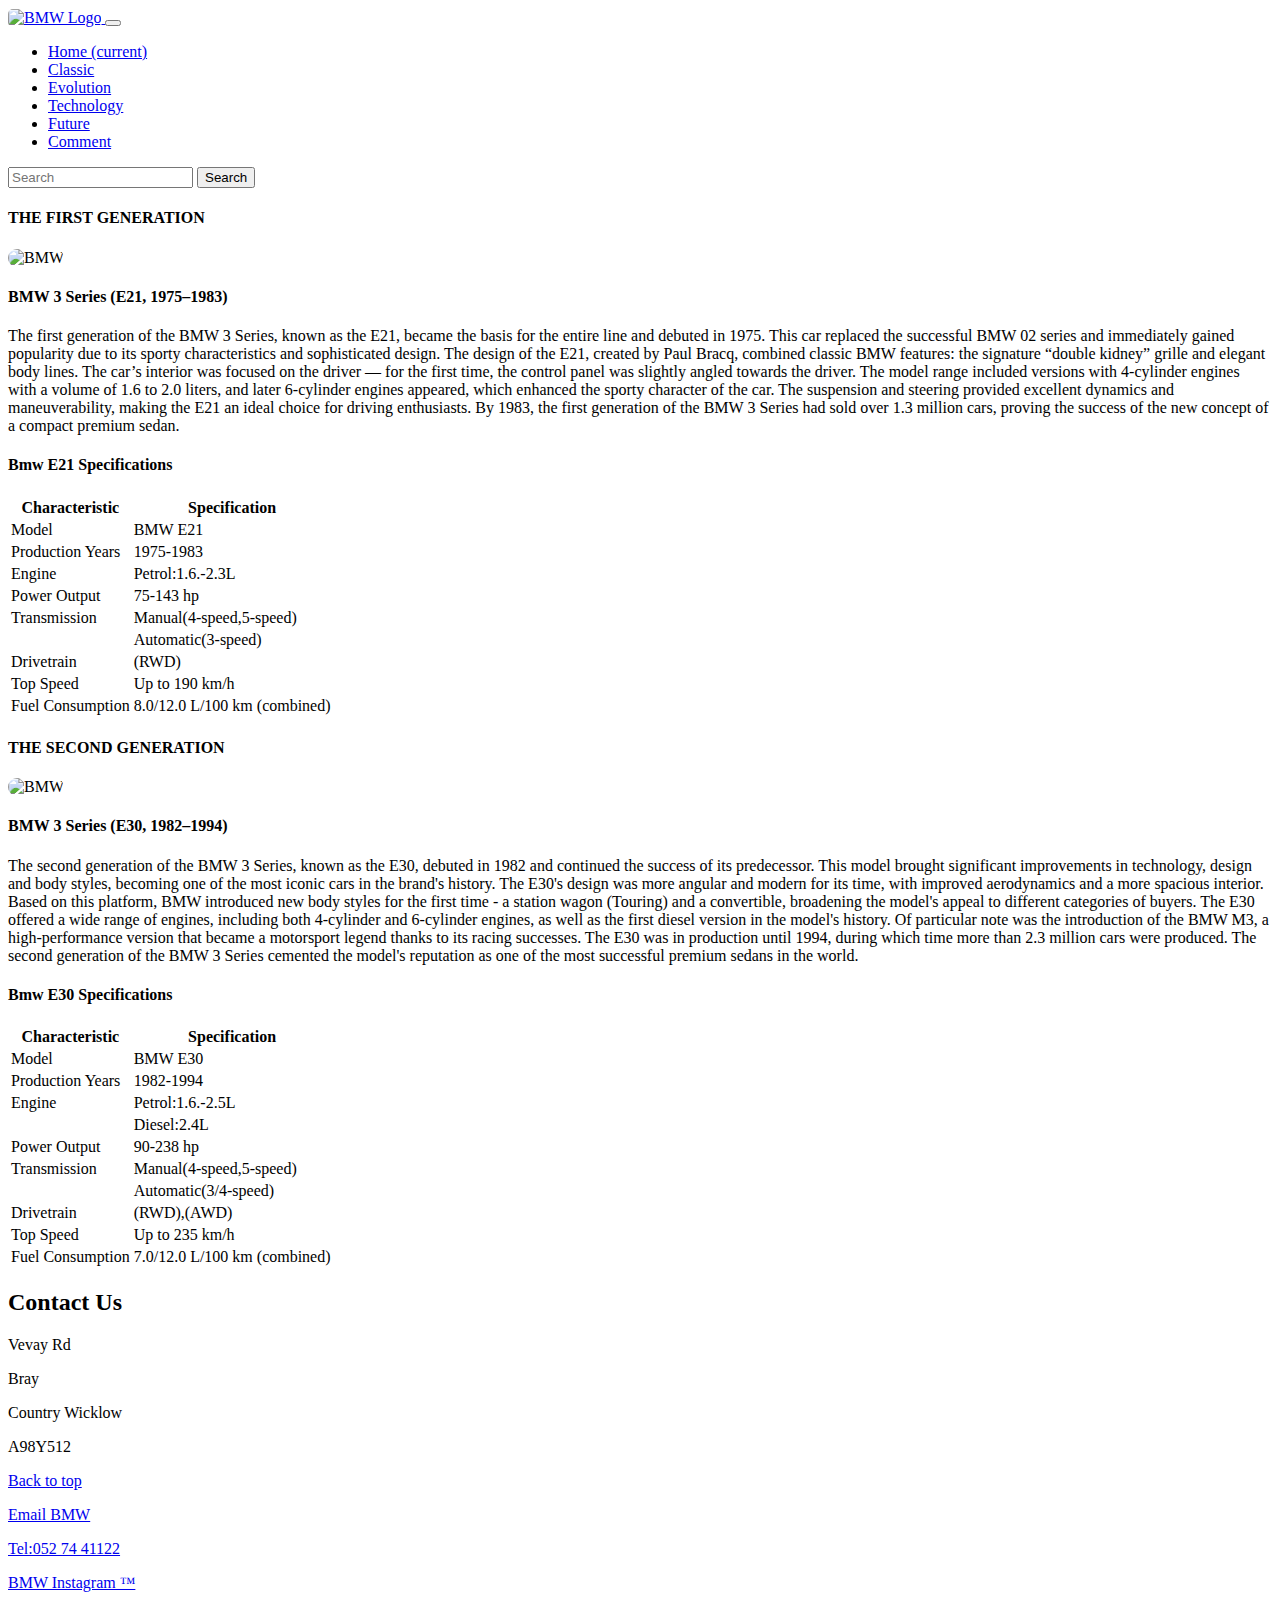
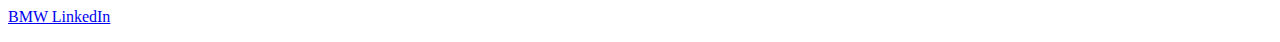
==== classic.html @ 04204ef2 "Add files via upload" ====
<!DOCTYPE html>
<html lang="en">
  <head>
    <meta charset="utf-8">
    <meta http-equiv="X-UA-Compatible" content="IE=edge">
    <meta name="viewport" content="width=device-width, initial-scale=1">
    <title>The BMW - Page Classic</title>
    <meta name="description" content="Explore the classic generations of the BMW 3 Series. Learn about the evolution and characteristics of the E21 and E30 models.">
    <meta name="author" content="Andrii Vedut">

    <!-- Bootstrap -->
    <link href="css/bootstrap-4.4.1.css" rel="stylesheet">
    <link href="css/styles.css" rel="stylesheet"> 
    <link rel="preconnect" href="https://fonts.googleapis.com">
    <link rel="preconnect" href="https://fonts.gstatic.com" crossorigin>
    <link href="https://fonts.googleapis.com/css2?family=Gelasio:ital,wght@0,400..700;1,400..700&family=PT+Sans+Narrow:wght@400;700&family=Patrick+Hand&family=Roboto+Slab:wght@100..900&display=swap" rel="stylesheet">
  </head>
  
  <body style="padding-top: 1px">

    <!-- Navbar -->
<nav class="navbar fixed-top navbar-expand-lg navbar-light bg-light"> <a class="navbar-brand" href="#">
    <img src="images/bmw32.jpg" alt="BMW Logo" style="height: 60px; border-radius: 5px;">
  </a>
	  <button class="navbar-toggler" type="button" data-toggle="collapse" data-target="#navbarSupportedContent1" aria-controls="navbarSupportedContent1" aria-expanded="false" aria-label="Toggle navigation"> <span class="navbar-toggler-icon"></span> </button>
	  <div class="collapse navbar-collapse" id="navbarSupportedContent1">
	    <ul class="navbar-nav mr-auto">
	      <li class="nav-item "> <a class="nav-link" 
		href="index.html">Home <span class="sr-only">(current)</span></a>
			</li>
	      <li class="nav-item active"> <a class="nav-link" href="Classic.html">Classic</a> </li>
			<li class="nav-item"> <a class="nav-link" href="Evolution.html">Evolution </a> </li>
			<li class="nav-item"> <a class="nav-link" href="Technology.html">Technology </a> </li>
			<li class="nav-item"> <a class="nav-link" href="Future.html">Future </a> </li>
			<li class="nav-item"> <a class="nav-link" href="comment.html">Comment</a> </li>
				
	      
        </ul>
	    <form action="https://www.google.ie/search" class="form-inline my-2 my-lg-0">
	      <input name="q" class="form-control mr-sm-2" type="search" placeholder="Search" aria-label="Search">
	      <button class="btn btn-outline-success my-2 my-sm-0" type="submit">Search</button>
        </form>
      </div>
  </nav>
<!--End Navbar -->

    <!-- First block: Photo, text, table -->
    <div class="container mt-5 mb-5">
      <div class="block-section">
        <!-- Photo for the first block -->
          <div class="image-block">
			<h4>THE FIRST GENERATION</h4>
          <img src="images/bmw14.jpg" alt="BMW" style="width: 95%; border-radius: 10px;">
			
        </div>

        <!-- Text under the photo for the first block -->
        <div class="text-block">
          <h4>BMW 3 Series (E21, 1975–1983)</h4>
          <p>The first generation of the BMW 3 Series, known as the E21, became the basis for the entire line and debuted in 1975. This car replaced the successful BMW 02 series and immediately gained popularity due to its sporty characteristics and sophisticated design.
			The design of the E21, created by Paul Bracq, combined classic BMW features: the signature “double kidney” grille and elegant body lines. The car’s interior was focused on the driver — for the first time, the control panel was slightly angled towards the driver.
			The model range included versions with 4-cylinder engines with a volume of 1.6 to 2.0 liters, and later 6-cylinder engines appeared, which enhanced the sporty character of the car. The suspension and steering provided excellent dynamics and maneuverability, making the E21 an ideal choice for driving enthusiasts.
			By 1983, the first generation of the BMW 3 Series had sold over 1.3 million cars, proving the success of the new concept of a compact premium sedan.</p>
        </div>
      </div>

      <!-- Table for the first block -->
		<h4>Bmw E21 Specifications</h4>
     <table class="table-section">
        <thead>
          <tr>
            <th>Characteristic</th>
            <th>Specification</th>
          </tr>
        </thead>
        <tbody>
			<tr><td>Model</td><td>BMW E21</td></tr>
          <tr><td>Production Years</td><td>1975-1983</td></tr>
          <tr><td>Engine</td><td> Petrol:1.6.-2.3L</td></tr>
          <tr><td>Power Output</td><td>75-143 hp</td></tr>
			<tr><td>Transmission</td><td>Manual(4-speed,5-speed)</td></tr>
			<tr><td></td><td>Automatic(3-speed)</td></tr>
			<tr><td>Drivetrain</td><td>(RWD)</td></tr>
          <tr><td>Top Speed</td><td>Up to 190 km/h</td></tr>
          <tr><td>Fuel Consumption</td><td>8.0/12.0 L/100 km (combined)</td></tr>
        </tbody>
      </table>
    </div>

    <!-- Second block: Photo, text, table -->
    <div class="container mt-5 mb-5">
      <div class="block-section">
        <!-- Photo for the second block -->
        <div class="image-block ">
			<h4>THE SECOND GENERATION</h4>
          <img src="images/bmw21.jpg" alt="BMW" style="width: 95%; border-radius: 10px;">
        </div>
        <!-- Text under the photo for the second block -->
        <div class="text-block">
          <h4> BMW 3 Series (E30, 1982–1994)</h4>
          <p> The second generation of the BMW 3 Series, known as the E30, debuted in 1982 and continued the success of its predecessor. This model brought significant improvements in technology, design and body styles, becoming one of the most iconic cars in the brand's history.
			The E30's design was more angular and modern for its time, with improved aerodynamics and a more spacious interior. Based on this platform, BMW introduced new body styles for the first time - a station wagon (Touring) and a convertible, broadening the model's appeal to different categories of buyers.
			The E30 offered a wide range of engines, including both 4-cylinder and 6-cylinder engines, as well as the first diesel version in the model's history.  Of particular note was the introduction of the BMW M3, a high-performance version that became a motorsport legend thanks to its racing successes.
			The E30 was in production until 1994, during which time more than 2.3 million cars were produced. The second generation of the BMW 3 Series cemented the model's reputation as one of the most successful premium sedans in the world.</p>
        </div>
      </div>

      <!-- Table for the second block -->
		<h4>Bmw E30 Specifications</h4>
     <table class="table-section">
        <thead>
          <tr>
            <th>Characteristic</th>
            <th>Specification</th>
          </tr>
        </thead>
        <tbody>
			<tr><td>Model</td><td>BMW E30</td></tr>
          <tr><td>Production Years</td><td>1982-1994</td></tr>
          <tr><td>Engine</td><td> Petrol:1.6.-2.5L</td></tr>
			  <tr><td></td><td> Diesel:2.4L</td></tr>
          <tr><td>Power Output</td><td>90-238 hp</td></tr>
			<tr><td>Transmission</td><td>Manual(4-speed,5-speed)</td></tr>
			<tr><td></td><td>Automatic(3/4-speed)</td></tr>
			<tr><td>Drivetrain</td><td>(RWD),(AWD)</td></tr>
          <tr><td>Top Speed</td><td>Up to 235 km/h</td></tr>
          <tr><td>Fuel Consumption</td><td>7.0/12.0 L/100 km (combined)</td></tr>
        </tbody>
      </table>
    </div>

    <!-- Footer -->
    <div class="container">
      <div class="row">
        <footer>
          <h2 class="contact">Contact Us</h2>
          <div class="footerL col-sm-12 col-lg-6">
            <p>Vevay Rd</p>
            <p>Bray</p>
            <p>Country Wicklow</p>
            <p>A98Y512</p>
            <p><a href="#top">Back to top</a></p>
          </div>
          <div class="footerR col-sm-12 col-lg-6">
            <p><a href="mailto:info@morrisonbmw.ie"> Email BMW</a></p>
            <p><a href="tel:015242796">Tel:052 74 41122 </a></p>
           <p><a href="https://www.instagram.com/bmw/?hl=en" target="_blank">BMW Instagram &trade;</a></p>
            <p class="bmw"><a href="https://www.linkedin.com/company/bmw-group/" target="_blank">BMW LinkedIn</a></p>
          </div>
        </footer>
      </div>
    </div>

   <!-- Scripts -->
    <script src="js/jquery-3.4.1.min.js"></script>
    <script src="js/popper.min.js"></script>
    <script src="js/bootstrap-4.4.1.js"></script>
  </body>
</html>
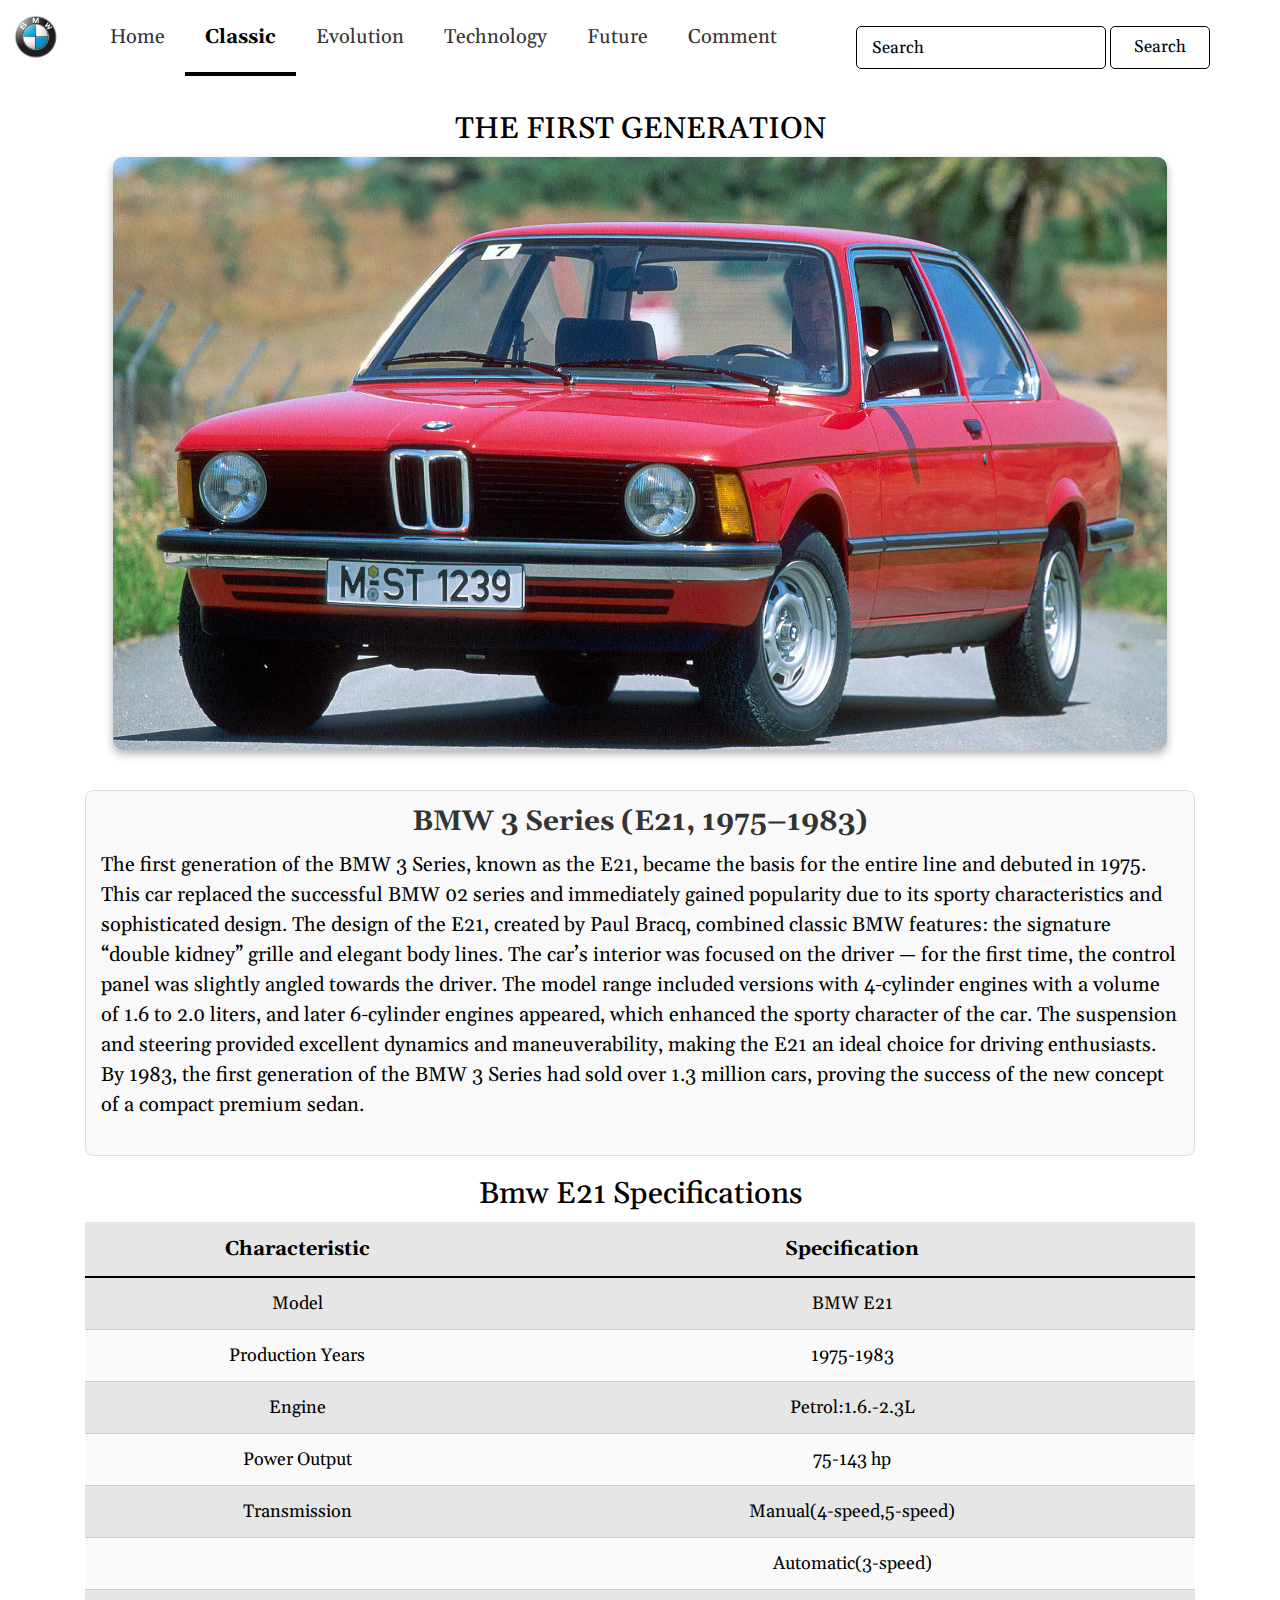
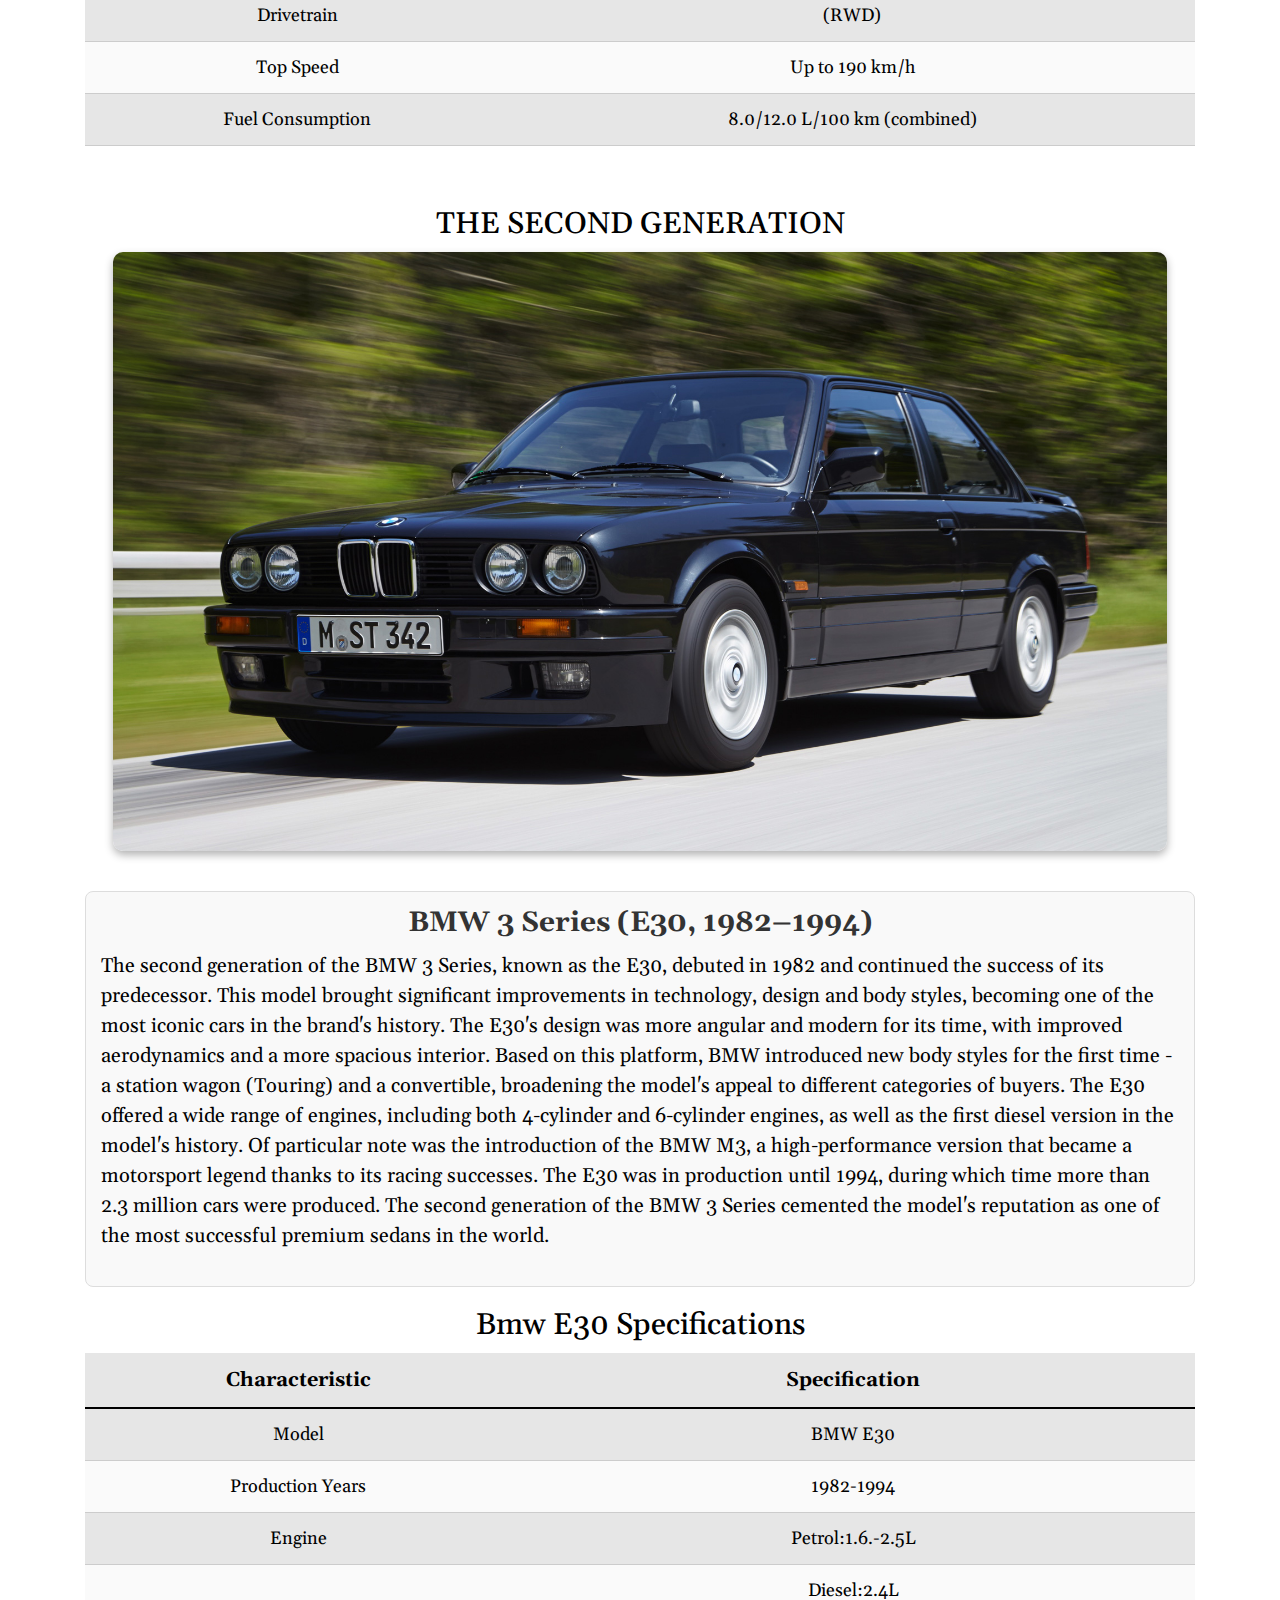
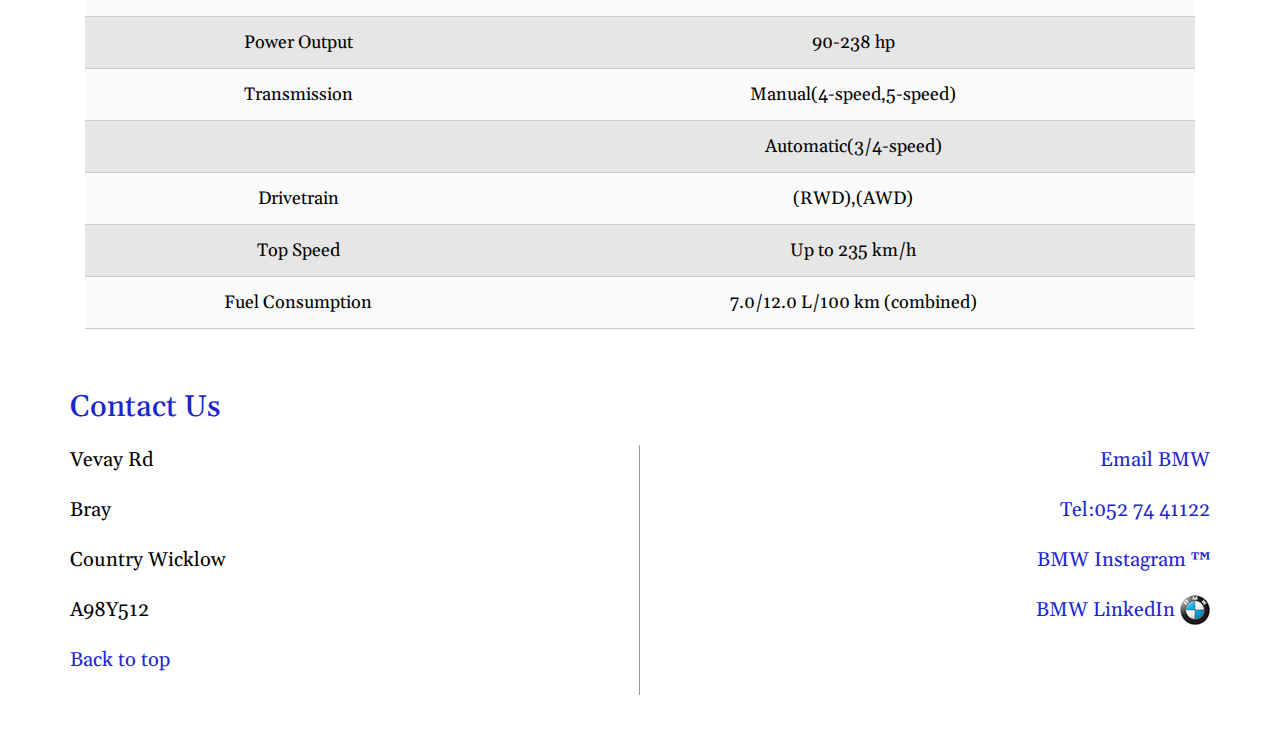
==== commit 1753a021: "Update classic.html" ====
--- a/classic.html
+++ b/classic.html
@@ -28,10 +28,10 @@
 	      <li class="nav-item "> <a class="nav-link" 
 		href="index.html">Home <span class="sr-only">(current)</span></a>
 			</li>
-	      <li class="nav-item active"> <a class="nav-link" href="Classic.html">Classic</a> </li>
-			<li class="nav-item"> <a class="nav-link" href="Evolution.html">Evolution </a> </li>
-			<li class="nav-item"> <a class="nav-link" href="Technology.html">Technology </a> </li>
-			<li class="nav-item"> <a class="nav-link" href="Future.html">Future </a> </li>
+	      <li class="nav-item active"> <a class="nav-link" href="classic.html">Classic</a> </li>
+			<li class="nav-item"> <a class="nav-link" href="evolution.html">Evolution </a> </li>
+			<li class="nav-item"> <a class="nav-link" href="technology.html">Technology </a> </li>
+			<li class="nav-item"> <a class="nav-link" href="future.html">Future </a> </li>
 			<li class="nav-item"> <a class="nav-link" href="comment.html">Comment</a> </li>
 				
 	      
--- a/css/styles.css
+++ b/css/styles.css
@@ -0,0 +1,642 @@
+@charset "utf-8";
+/* CSS Document */
+
+
+html { 
+	
+        font-size: 20px;
+        scroll-behavior: smooth;
+}
+
+body { 
+font-family: "Gelasio", serif;
+ 
+       margin: 50px auto;
+       color: #000;
+       line-height: 1.5;
+       background: rgb(255,255,255);
+} 
+
+/* Navbar Styles */
+
+nav.navbar {
+	
+	padding: 1px; /*Creates space around the navbar*/
+	background-color: #FFFFFF !important; /*Sets the background colour*/
+}
+
+nav.navbar .navbar-nav { /*put all thelinks together*/ 
+	padding-top: 1px;
+	padding-left: 20px;
+}
+
+
+nav.navbar .navbar-nav a.nav-link {
+    padding: 20px 20px; /*space around link*/
+    color: #333333; /*color change*/
+    text-align: center; /*text to the left*/  /* исправлено на text-align */
+    font-size: 1rem; /*font size*/
+}
+
+nav.navbar .navbar-nav a.nav-link:hover {
+	color: #1D26CD; /*cgange the color of the links*/
+	
+}
+
+
+nav.navbar .navbar-nav .active a.nav-link {
+	font-weight: bold;
+	color: #000000;
+    background: transparent; /*background color*/
+	border-bottom: 4px solid #000000; /*change the color of the boder link*/
+}
+
+nav.navbar a.navbar-brand {
+	color: #000000;
+	margin: 0;
+	padding: 0;
+	display: inline-block;
+	max-width: 100%;
+}
+
+
+
+/* Search Form Styles */
+
+form.form-inline{
+	width: 35%; /*sets the web bar*/
+	position: relative;
+	
+}
+
+
+form.form-inline input[type=search] {
+	border-radius: 5px;
+	width: 65%;
+	font-size: 0.85rem;
+	border: 1px solid #000000;
+    margin: 0px;
+	
+	background: transparent;
+	max-width: 250px;
+	padding: 15px; /* creates space inside search box, one number - the same number for each side */ 
+	color: #000000;
+}
+
+form.form-inline input[type=search]::placeholder {
+	color: #000000;
+}
+
+form.form-inline button[type=submit] {
+	border: 1px solid #000000;
+	color: #000000;
+	width: 30%;
+	border-radius: 5px;
+	padding: 8px 0 7px 0;/*create space inside box, top right bottom lefr*/
+	font-size: 0.85rem;
+	
+	margin-left: -6px;
+	max-width: 100px;
+}
+
+form.form-inline button.btn:hover {
+	background: transparent;
+	color: blue; /*change the color of the search*/
+	margin-top: -20px;
+}
+
+/* Text Styles */
+
+
+       h1 {
+       font-size: 2.5rem;
+       font-variant: normal;
+       }
+       
+       h2 {
+       font-size: 1.5rem;
+       }
+ 
+       h3 {
+       font-size: 1.25rem;
+       }
+
+h1, h2  {
+       color: #1D26CD;
+       margin: 0 0 1rem 0; 
+}
+
+h4 {
+	text-align: center;
+	color: #000000;
+	font-size: 1.5rem;
+}
+
+
+
+
+p {
+	
+    font-size: 1rem;
+    margin: 0 0 1rem 0;
+	
+}
+
+ul li { 
+   font-size: 0.95rem;
+   margin: 0 0 0.9rem 0;
+   
+}
+
+.bold {
+        font-weight: bold;
+}
+
+
+.italic {
+         font-style: italic;
+}
+
+.cColour {
+         color: #1D26CD;
+}
+
+/*Link Styles*/
+a:link, a:active, a:visited {
+             color:#1D26CD;
+             text-decoration: none;
+}
+
+a:hover {
+text-decoration: underline;
+}
+
+/*Generic*/
+.backgroundC {
+
+     background: rgb(255, 255, 255);
+}
+
+.left {
+       float: left;
+       margin: 0 1rem 1rem 0;
+}
+
+.right { 
+          float: right;
+          margin: 0 0 1rem 1rem;
+
+}
+
+/*Image Styles*/
+
+img, video {
+
+         width: 100%;
+         height: auto;
+         margin-bottom:1rem;
+	
+
+}
+
+#carouselExamplelndicators1 img {
+        max-width: 100%;
+        height: auto;
+}
+
+/*Footer Styles */ 
+
+footer {
+	
+	width: 100%;
+}
+
+footer h2 {}
+
+.footerL {
+	float: left;
+	padding: 0;
+	border-right: 1px solid #999; /*crates solid grey border in the end of the page*/
+}
+
+.footerR {
+	float: right;
+	text-align: right;/*put the text on the right side of the page*/
+	padding: 0;
+}
+
+.footerR p.bmw {
+	background: url("../images/bmwlogo.gif") no-repeat right;/*sets a background images fpr example linkedin picture*/
+	padding-right: 35px;
+	display: inline-block;
+	
+}
+
+/* Comment form style */
+
+#frmComment {
+  width: 80%; /* Reduced the width a little for aesthetics */
+  margin: 30px auto;
+  padding: 20px;
+  border-radius: 10px; /* Rounded corners of the form */
+ 
+}
+
+/* Styles for titles and descriptions */
+
+#frmComment label {
+  float: left;
+  width: 100%;
+  display: block;
+  margin-bottom: 15px;
+  font-size: 16px;
+  color: #333; 
+  font-weight: bold; 
+}
+
+/* Hover effect on titles */
+#frmComment label:hover span {
+  color: #1D26CD; 
+}
+
+/* Text input fields */
+#frmComment input,
+#frmComment textarea {
+  float: left;
+  width: calc(100% - 20px); /* Reduce the width for the padding */
+  margin: 10px 0;
+  padding: 15px;
+  font-size: 16px;
+  border: 1px solid #ccc; 
+  border-radius: 8px; 
+  box-shadow: inset 0 2px 5px rgba(0, 0, 0, 0.1); 
+  background: #ffffff; 
+  transition: all 0.3s ease-in-out;
+}
+
+/* Hover effect on text fields */
+#frmComment input:hover,
+#frmComment textarea:hover {
+  border-color: #1D26CD; 
+  box-shadow: 0 0 8px rgba(0, 123, 255, 0.3); 
+}
+
+/* Styles for dropdown lists */
+#frmComment select {
+  width: calc(100% - 20px); 
+  padding: 12px;
+  margin: 10px 0;
+  border: 1px solid #ccc;
+  border-radius: 8px;
+  background-color: #ffffff;
+  font-size: 16px;
+  color: #333;
+  box-shadow: inset 0 2px 5px rgba(0, 0, 0, 0.1);
+  transition: all 0.3s ease;
+}
+
+#frmComment input[type=submit] {
+    padding: 12px 2px; /*Internal indents for convenience of reading the text on the button*/
+    text-align: center;
+    width: 240px;
+    float: left;
+    color: #FFFFFF;
+    background: #1D26CD;
+    border: 1px solid #000000;
+    margin: 0px 0 0 0%;/*to move the button to the left by 32%*/
+    border-radius: 5px;/*rounded corners for better design*/
+    cursor: pointer;
+    height: 45px;
+}
+
+
+
+/* Button hover effect */
+#frmComment input[type="submit"]:hover {
+  background: #1D26CD; 
+  box-shadow: 0 8px 15px rgba(0, 86, 179, 0.4); 
+}
+
+/* Styles for the date input field */
+#frmComment input[type="date"] {
+  width: calc(100% - 20px);
+  padding: 12px;
+  margin-top: 10px;
+  border: 1px solid #ccc;
+  border-radius: 8px;
+  background-color: #f8f9fa;
+  color: #333;
+  font-size: 16px;
+  transition: all 0.3s ease;
+}
+
+
+
+
+@media screen and (max-width: 992px) {
+	/*This media query is applied if the device screen width is less than or equal to 992px. 
+It is used to adapt styles on devices with smaller screens, such as tablets. */
+	nav.navbar .navbar-nav {
+		padding-left: 0;
+	}
+	nav.navbar .navbar-nav a.nav-link {
+		padding: 8px 20px 8px 0;
+		width: 50%;
+	}
+	form.form-inline {
+		width: 100%;
+	}
+	form.form-inline input[type=search] {
+		width: 90%;
+	}
+	form.form-inline button[type=submit] {
+		/*This style hides the form submit button*/
+		display: none;
+		width: 0;
+	}
+
+	.footerL {
+		border-right: none;
+		border-bottom: 1px solid #999;
+		padding-left: 1rem;
+		
+	}
+	
+	.footerR {
+		text-align: right;
+		padding-top: 1rem;
+		padding-bottom: 1rem;
+		padding-left: 1rem;
+		
+	}
+	.footerR p.linked {
+		background: url("../images/linkedin.png") no-repeat 75px 0;
+		padding-right: 30px;
+	}
+}
+	
+
+
+/* Styles for Table  */
+.table-section {
+  border-collapse: collapse;
+  border-spacing: 0;
+  width: 100%;
+  margin: 0 auto;
+}
+
+/* Table headers */
+.table-section th {
+  font-size: 1rem;
+  font-weight: bold;
+  color: #000;
+  padding: 12px 8px;
+  border-bottom: 2px solid #000;
+  text-align: center;
+}
+
+/* Table cells */
+.table-section td {
+  font-size: 0.9rem;
+  border-bottom: 1px solid #ccc;
+  color: #000;
+  padding: 12px 8px;
+  text-align: center;
+}
+
+.table-section tr:nth-of-type(even) {
+  background-color: rgb(250, 250, 250);
+}
+
+.table-section tr:nth-of-type(even):hover {
+  background-color: rgb(200, 200, 200);
+  cursor: pointer;
+}
+
+.table-section tr:nth-of-type(odd) {
+  background-color: rgb(230, 230, 230);
+}
+
+
+.table-section tr:nth-of-type(odd):hover {
+  background-color: rgb(190, 190, 190);
+  cursor: pointer;
+}
+
+
+.table-container {
+  margin-top: 10px; 
+}
+
+
+
+/* Styles for the second text */
+
+.text-container-2 {
+  margin-top: 40px; 
+  text-align: left; 
+  font-size: 18px;
+  color: #555;
+}
+
+.text-container-1 {
+  margin-top: 20px;
+  text-align: center;
+  font-size: 18px;
+}
+
+
+/* Styles for blocks with photos, text and tables */
+.block-section {
+  display: block;
+  margin-bottom: 1px;
+  text-align: center;
+}
+
+/* Photo with reduced width */
+.block-section .image-block img {
+  width: 80%; 
+  height: auto;
+  border-radius: 8px;
+  box-shadow: 0 4px 8px rgba(0, 0, 0, 0.3);
+  margin-bottom: 20px; 
+}
+
+/* Additional class for padding the second image */
+.image-block.second-image {
+  margin-top: 40px; 
+}
+
+/* Styles for mobile devices (less than 768px) */
+@media screen and (max-width: 768px) {
+ 
+  .table-section,
+  .table-section thead,
+  .table-section tbody,
+  .table-section th,
+  .table-section td,
+  .table-section tr,
+  .table-section caption {
+    display: block;
+  }
+
+
+  .table-section thead tr {
+    display: none;
+  }
+
+
+  .table-section td {
+    border: none;
+    position: relative;
+    text-align: right;
+    font-size: 0.9rem;
+    border-bottom: 2px solid white;
+  }
+
+  
+  .table-section td:before {
+    position: absolute;
+    top: 12px;
+    left: 10px;
+    width: 25%;
+    font-weight: bold;
+    white-space: nowrap;
+    text-align: left;
+    font-size: 0.9rem;
+  }
+
+  
+  .table-section td:nth-of-type(4) {
+    border-bottom: 4px solid white;
+  }
+
+
+  .table-section td:nth-of-type(1):before {
+    content: "Specification"; 
+  }
+
+  .table-section td:nth-of-type(2):before {
+    content: "Details"; 
+  }
+
+  
+  .table-section td:nth-of-type(odd) {
+    background-color: #f2f2f2;
+  }
+
+ 
+  .table-section td:nth-of-type(odd):before {
+    content: "Specification"; 
+  }
+
+  .table-section td:nth-of-type(even):before {
+    content: "Details"; 
+  }
+  
+ 
+  .table-section td {
+    font-size: 1rem;
+    padding: 12px;
+  }
+}
+
+
+/* Image styles */
+.photo-container {
+  margin-top: 20px; 
+  text-align: center; 
+}
+
+#img {
+
+  height: auto;
+	width: 550px;
+	
+	
+}
+
+/* Styles for the second block of text */
+.text-container-2 {
+  margin-top: 40px; 
+  text-align: left; 
+  font-size: 18px;
+  color: #555;
+}
+
+.text-container-1 {
+  margin-top: 20px;
+  text-align: center;
+  font-size: 18px;
+}
+
+/* General style for text blocks */
+.text-block  {
+	text-align: left;
+  margin: 20px 0;
+  padding: 15px;
+  background-color: #f9f9f9;
+  border: 1px solid #ddd;
+  border-radius: 8px;
+
+}
+
+/* Headings in text blocks */
+.text-block h4 {
+  font-size: 1.4rem;
+  font-weight: bold;
+  color: #333;
+  margin-bottom: 10px;
+}
+
+/* Styles for numbered lists */
+.text-block ol {
+  padding-left: 25px; /* Slight indentation for the first list */
+  margin: 0;
+  list-style: none;
+  counter-reset: list-counter;
+}
+
+.text-block ol li {
+  margin: 8px 0;
+  padding: 8px 8px 8px 35px; /* More space for text */
+  background: #ffffff;
+  border: 1px solid #ddd;
+  border-radius: 4px;
+  position: relative;
+  line-height: 1.5;
+}
+
+.text-block ol li::before {
+  content: counter(list-counter) ".";
+  counter-increment: list-counter;
+  position: absolute;
+  left: 10px;
+  top: 50%;
+  transform: translateY(-50%);
+  font-size: 1rem;
+  font-weight: bold;
+  color: #333;
+  text-align: right;
+  width: 20px; 
+}
+
+/* Special style for nested elements */
+.text-block ol dl {
+  margin: 5px 0;
+  padding-left: 0;
+  font-style: normal;
+  color: #333;
+  line-height: 1.5;
+}
+
+/* Animation when hovering over a list item */
+.text-block ol li:hover {
+  background-color: #f7f7f7;
+  border-color: #ccc;
+  transition: all 0.2s ease-in-out;
+}
+
+
+
+
